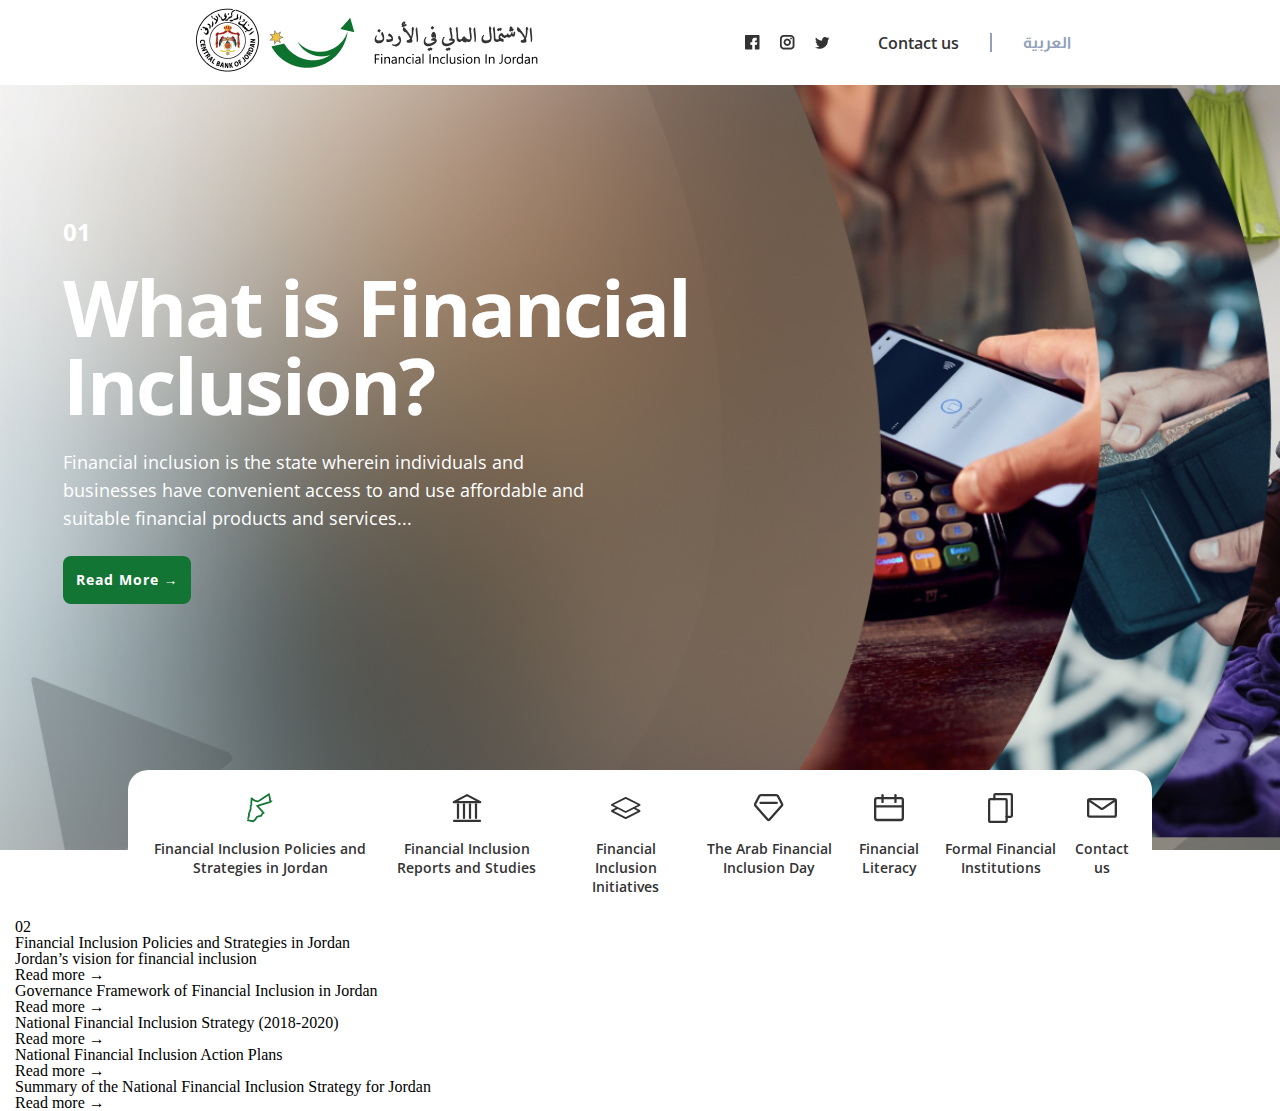
==== index.html @ f870a532 "added header and banner" ====
<!DOCTYPE html>
<html lang="en">

<head>
  <meta charset="UTF-8">
  <meta http-equiv="X-UA-Compatible" content="IE=edge">
  <meta name="viewport" content="width=device-width, initial-scale=1.0">
  <link rel="stylesheet" href="./sass/style.css">
  <title>Home Page</title>
</head>

<body>
  <header>
    <div class="container">
      <div class="logos">
        <img src="./assets/cb_logo.png" alt="central logo">
        <img src="./assets/FIJ.png" alt="financial inclusion jordan">
      </div>

      <div class="right-side">
        <div class="social-media">
          <img src="./assets/fb.png" alt="FB">
          <img src="./assets/ing.png" alt="Instagram">
          <img src="./assets/twitter.png" alt="twitter">
        </div>

        <div class="header-options">
          <a href="#" id="contact_us">Contact us</a>
          <span id="column"></span>
          <a href="#" id="arabic">العربية</a>
        </div>

      </div>
    </div>


  </header>
  <main>

    <div class="banner" style="background-image: url('assets/Mask\ GroupSuffix.jpg');">
      <div class="text container">
        <div class="description">
          <p class="pageNumber">01</p>
          <p class="title">What is Financial Inclusion?</p>
          <p class="bref">Financial inclusion is the state wherein individuals and businesses have convenient access to
            and use affordable and suitable financial products and services...</p>
          <button class="read-btn"><a href="#">Read More &#8594;</a> </button>
        </div>
      </div>
    </div>

    <section class="rectangle">
      <div class="container">
        <div class="item">
          <img src="./assets/rectangle/jordan_map.svg" alt="JO-Map">
          <p>Financial Inclusion Policies and Strategies in Jordan</p>
        </div>

        <div class="item">
          <img src="./assets/rectangle/bank.svg" alt="Bank">
          <p>Financial Inclusion Reports and Studies</p>
        </div>

        <div class="item">
          <img src="./assets/rectangle/initative.svg">
          <p>Financial Inclusion Initiatives</p>
        </div>

        <div class="item">
          <img src="./assets/rectangle/inclusion_day.svg" alt="">
          <p>The Arab Financial Inclusion Day
          </p>
        </div>

        <div class="item">
          <img src="./assets/rectangle/financial_literacy.svg" alt="">
          <p>Financial Literacy</p>
        </div>

        <div class="item">
          <img src="./assets/rectangle/Formal_Financial_Institutions .svg" alt="">
          <p>Formal Financial Institutions</p>
        </div>

        <div class="item">
          <img src="./assets/rectangle/contact_us.svg" alt="Contact us">
          <p>Contact us</p>
        </div>

      </div>
    </section>

    <section class="part-2">
      <div class="container">
        <div class="title">
          <p>02</p>
          <p>Financial Inclusion Policies and Strategies in Jordan</p>
        </div>
        <div class="articls">
          <div class="col-1">
            <div>
              <p>Jordan’s vision for financial inclusion</p>
              <p>Read more &#8594;</p>
            </div>

            <div>
              <p>Governance Framework of Financial Inclusion in Jordan</p>
              <p>Read more &#8594;</p>
            </div>

            <div>
              <p>National Financial Inclusion Strategy (2018-2020)</p>
              <p>Read more &#8594;</p>
            </div>
          </div>
          <div class="col-2">
            <div>
              <p>National Financial Inclusion Action Plans
              </p>
              <p>Read more &#8594;</p>

            </div>

            <div>
              <p>Summary of the National Financial
                Inclusion Strategy for Jordan</p>
              <p>Read more &#8594;</p>

            </div>
          </div>
        </div>
      </div>
    </section>
  </main>

</body>

</html>
---- sass/style.css ----
@import url("https://fonts.googleapis.com/css2?family=Open+Sans&display=swap");
@import url("https://fonts.googleapis.com/css2?family=Almarai&display=swap");
@font-face {
  font-family: "Robotoslab";
  src: url("fonts/Roboto_Slab/RobotoSlab.eot?") format("eot"), url("fonts/Roboto_Slab/RobotoSlab.woff2") format("woff2"), url("fonts/Roboto_Slab/RobotoSlab.woff") format("woff"), url("fonts/Roboto_Slab/RobotoSlab.ttf") format("truetype"), url("fonts/Roboto_Slab/RobotoSlab.svg#Robotoslab") format("svg");
}

@font-face {
  font-family: "RobotoBold";
  src: url("fonts/Roboto_Slab/RobotoSlab-Bold.eot?") format("eot"), url("fonts/Roboto_Slab/RobotoSlab-Bold.woff2") format("woff2"), url("fonts/Roboto_Slab/RobotoSlab-Bold.woff") format("woff"), url("fonts/Roboto_Slab/RobotoSlab-Bold.ttf") format("truetype"), url("fonts/Roboto_Slab/RobotoSlab-Bold.svg#RobotoBold") format("svg");
}

@font-face {
  font-family: "RobotoMedium";
  src: url("fonts/Roboto_Slab/RobotoSlab-Medium.eot?") format("eot"), url("fonts/Roboto_Slab/RobotoSlab-Medium.woff2") format("woff2"), url("fonts/Roboto_Slab/RobotoSlab-Medium.woff") format("woff"), url("fonts/Roboto_Slab/RobotoSlab-Medium.ttf") format("truetype"), url("fonts/Roboto_Slab/RobotoSlab-Medium.svg#RobotoMedium") format("svg");
}

@font-face {
  font-family: "Quicksand";
  src: url("fonts/Quicksand/Quicksand.eot?") format("eot"), url("fonts/Quicksand/Quicksand.woff2") format("woff2"), url("fonts/Quicksand/Quicksand.woff") format("woff"), url("fonts/Quicksand/Quicksand.ttf") format("truetype"), url("fonts/Quicksand/Quicksand.svg#Quicksand") format("svg");
}

@font-face {
  font-family: "QuicksandBold";
  src: url("fonts/Quicksand/Quicksand-Bold.eot?") format("eot"), url("fonts/Quicksand/Quicksand-Bold.woff2") format("woff2"), url("fonts/Quicksand/Quicksand-Bold.woff") format("woff"), url("fonts/Quicksand/Quicksand-Bold.ttf") format("truetype"), url("fonts/Quicksand/Quicksand-Bold.svg#QuicksandBold") format("svg");
}

@font-face {
  font-family: "QuicksandMedium";
  src: url("fonts/Quicksand/Quicksand-Medium.eot?") format("eot"), url("fonts/Quicksand/Quicksand-Medium.woff2") format("woff2"), url("fonts/Quicksand/Quicksand-Medium.woff") format("woff"), url("fonts/Quicksand/Quicksand-Medium.ttf") format("truetype"), url("fonts/Quicksand/Quicksand-Medium.svg#QuicksandMedium") format("svg");
}

.roboto {
  font-family: "Robotoslab";
}

.roboto-bold {
  font-family: "RobotoBold";
}

.roboto-med {
  font-family: "RobotoMedium";
}

.quicksand {
  font-family: "Quicksand";
}

.qs-bold {
  font-family: "QuicksandBold";
}

.qs-med {
  font-family: "QuicksandMedium";
}

.uppercase {
  text-transform: uppercase;
}

.capitalize {
  text-transform: capitalize;
}

.underline {
  text-decoration: underline;
}

.txt-white {
  color: #ffffff;
}

.txt-black {
  color: #000000;
}

.txt-gray {
  color: #adadad;
}

.txt-light-gray {
  color: #f4f3ef;
}

.bg-white {
  color: #ffffff;
}

.bg-black {
  color: #000000;
}

.bg-gray {
  color: #adadad;
}

.bg-light-gray {
  color: #f4f3ef;
}

.w-1 {
  width: 100%;
}

.w-2 {
  width: 50%;
}

.w-3 {
  width: 33.33%;
}

.w-4 {
  width: 25%;
}

.w-5 {
  width: 20%;
}

.w-6 {
  width: 16.66%;
}

.w-7 {
  width: 14.28%;
}

.w-8 {
  width: 12.5%;
}

.w-9 {
  width: 11.11%;
}

.w-13 {
  width: 66.67%;
}

.w-14 {
  width: 75%;
}

.w-15 {
  width: 80%;
}

.w-16 {
  width: 83.34%;
}

.w-17 {
  width: 85.72%;
}

.w-18 {
  width: 87.5%;
}

.w-19 {
  width: 88.89%;
}

@media screen and (max-width: 768px) {
  .w-1 {
    width: 100%;
  }
  .w-2 {
    width: 100%;
  }
  .w-3 {
    width: 100%;
  }
  .w-4 {
    width: 100%;
  }
  .w-5 {
    width: 100%;
  }
  .w-6 {
    width: 100%;
  }
  .w-7 {
    width: 100%;
  }
  .w-8 {
    width: 100%;
  }
  .w-9 {
    width: 100%;
  }
  .w-13 {
    width: 100%;
  }
  .w-14 {
    width: 100%;
  }
  .w-15 {
    width: 100%;
  }
  .w-16 {
    width: 100%;
  }
  .w-17 {
    width: 100%;
  }
  .w-18 {
    width: 100%;
  }
  .w-19 {
    width: 100%;
  }
}

.container {
  padding: 0 15px;
  width: 100%;
  margin-right: auto;
  margin-left: auto;
  -webkit-box-sizing: border-box;
          box-sizing: border-box;
}

.d-flex {
  display: -webkit-box;
  display: -ms-flexbox;
  display: flex;
}

.flex-wrap {
  -ms-flex-wrap: wrap;
      flex-wrap: wrap;
}

.j-center {
  -webkit-box-pack: center;
      -ms-flex-pack: center;
          justify-content: center;
}

.j-sb {
  -webkit-box-pack: justify;
      -ms-flex-pack: justify;
          justify-content: space-between;
}

.j-sa {
  -ms-flex-pack: distribute;
      justify-content: space-around;
}

.j-start {
  -webkit-box-pack: start;
      -ms-flex-pack: start;
          justify-content: start;
}

.j-end {
  -webkit-box-pack: end;
      -ms-flex-pack: end;
          justify-content: end;
}

.align-center {
  -webkit-box-align: center;
      -ms-flex-align: center;
          align-items: center;
}

.align-start {
  -webkit-box-align: start;
      -ms-flex-align: start;
          align-items: flex-start;
}

.align-end {
  -webkit-box-align: end;
      -ms-flex-align: end;
          align-items: flex-end;
}

.fd-row-rev {
  -webkit-box-orient: horizontal;
  -webkit-box-direction: reverse;
      -ms-flex-direction: row-reverse;
          flex-direction: row-reverse;
}

.fd-col {
  -webkit-box-orient: vertical;
  -webkit-box-direction: normal;
      -ms-flex-direction: column;
          flex-direction: column;
}

.fd-col-rev {
  -webkit-box-orient: vertical;
  -webkit-box-direction: reverse;
      -ms-flex-direction: column-reverse;
          flex-direction: column-reverse;
}

.d-grid {
  display: -ms-grid;
  display: grid;
}

.p-0 {
  padding: 0rem;
}

.p-1 {
  padding: 1rem;
}

.p-2 {
  padding: 2rem;
}

.p-3 {
  padding: 3rem;
}

.p-4 {
  padding: 4rem;
}

.p-5 {
  padding: 5rem;
}

.pt-1 {
  padding-top: 1rem;
}

.pt-2 {
  padding-top: 2rem;
}

.pt-3 {
  padding-top: 3rem;
}

.pt-4 {
  padding-top: 4rem;
}

.pt-5 {
  padding-top: 5rem;
}

.pr-1 {
  padding-right: 1rem;
}

.pr-2 {
  padding-right: 2rem;
}

.pr-3 {
  padding-right: 3rem;
}

.pr-4 {
  padding-right: 4rem;
}

.pr-5 {
  padding-right: 5rem;
}

.pb-1 {
  padding-bottom: 1rem;
}

.pb-2 {
  padding-bottom: 2rem;
}

.pb-3 {
  padding-bottom: 3rem;
}

.pb-4 {
  padding-bottom: 4rem;
}

.pb-5 {
  padding-bottom: 5rem;
}

.pl-1 {
  padding-left: 1rem;
}

.pl-2 {
  padding-left: 2rem;
}

.pl-3 {
  padding-left: 3rem;
}

.pl-4 {
  padding-left: 4rem;
}

.pl-5 {
  padding-left: 5rem;
}

.m-0 {
  margin: 0rem;
}

.m-1 {
  margin: 1rem;
}

.m-2 {
  margin: 2rem;
}

.m-3 {
  margin: 3rem;
}

.m-4 {
  margin: 4rem;
}

.m-5 {
  margin: 5rem;
}

.mt-0 {
  margin-top: 0;
}

.mt-1 {
  margin-top: 1rem;
}

.mt-2 {
  margin-top: 2rem;
}

.mt-3 {
  margin-top: 3rem;
}

.mt-4 {
  margin-top: 4rem;
}

.mt-5 {
  margin-top: 5rem;
}

.mr-0 {
  margin-right: 0;
}

.mr-1 {
  margin-right: 1rem;
}

.mr-2 {
  margin-right: 2rem;
}

.mr-3 {
  margin-right: 3rem;
}

.mr-4 {
  margin-right: 4rem;
}

.mr-5 {
  margin-right: 5rem;
}

.mb-0 {
  margin-bottom: 0;
}

.mb-1 {
  margin-bottom: 1rem;
}

.mb-2 {
  margin-bottom: 2rem;
}

.mb-3 {
  margin-bottom: 3rem;
}

.mb-4 {
  margin-bottom: 4rem;
}

.mb-5 {
  margin-bottom: 5rem;
}

.ml-0 {
  margin-left: 0;
}

.ml-1 {
  margin-left: 1rem;
}

.ml-2 {
  margin-left: 2rem;
}

.ml-3 {
  margin-left: 3rem;
}

.ml-4 {
  margin-left: 4rem;
}

.ml-5 {
  margin-left: 5rem;
}

header .container {
  margin: auto;
  width: 100%;
  display: -webkit-box;
  display: -ms-flexbox;
  display: flex;
  -webkit-box-align: center;
      -ms-flex-align: center;
          align-items: center;
  -webkit-box-pack: space-evenly;
      -ms-flex-pack: space-evenly;
          justify-content: space-evenly;
}

header .container .logos {
  width: 30%;
  display: -webkit-box;
  display: -ms-flexbox;
  display: flex;
  -webkit-box-align: center;
      -ms-flex-align: center;
          align-items: center;
}

header .container .right-side {
  width: 30%;
  display: -webkit-box;
  display: -ms-flexbox;
  display: flex;
  -webkit-box-align: center;
      -ms-flex-align: center;
          align-items: center;
  -ms-flex-pack: distribute;
      justify-content: space-around;
}

header .container .right-side .social-media {
  width: 28%;
  display: -webkit-box;
  display: -ms-flexbox;
  display: flex;
  -webkit-box-align: center;
      -ms-flex-align: center;
          align-items: center;
  -ms-flex-pack: distribute;
      justify-content: space-around;
}

header .container .right-side .header-options {
  width: 60%;
  display: -webkit-box;
  display: -ms-flexbox;
  display: flex;
  -webkit-box-align: center;
      -ms-flex-align: center;
          align-items: center;
  -ms-flex-pack: distribute;
      justify-content: space-around;
}

header .container .right-side .header-options a {
  text-decoration: none;
}

header .container .right-side .header-options #contact_us {
  font-family: 'Open Sans', sans-serif;
  font-weight: 600;
  color: #333333;
}

header .container .right-side .header-options #arabic {
  font-family: 'Almarai', sans-serif;
  font-weight: 700;
  color: #909FBA;
}

header .container .right-side .header-options #column {
  border: #909FBA solid 1px;
  height: 17px;
}

main {
  margin: 0;
  padding: 0;
  width: 100%;
}

main .banner {
  width: 100%;
  height: 85vh;
}

main .banner .description {
  margin-top: -7rem;
  margin-left: 3rem;
  width: 60%;
}

main .banner .description p {
  font-family: 'Open Sans', sans-serif;
  color: #FFFFFF;
  font-style: normal;
  margin-bottom: 1.5rem;
}

main .banner .description .pageNumber {
  font-size: 24px;
  font-weight: 700;
  line-height: 24px;
}

main .banner .description .title {
  font-weight: 700;
  font-size: 78px;
  line-height: 78px;
  letter-spacing: -2px;
}

main .banner .description .bref {
  font-weight: normal;
  font-size: 18px;
  line-height: 28px;
  width: 70%;
}

main .banner .description .read-btn {
  background-color: #127533;
  width: 8rem;
  height: 3rem;
  border: 0;
  border-radius: 0.5rem;
}

main .banner .description .read-btn a {
  text-decoration: none;
  color: #FFFFFF;
  font-family: 'Open Sans', sans-serif;
  font-style: normal;
  font-weight: bold;
  font-size: 14px;
  line-height: 19px;
  letter-spacing: 1px;
}

main .rectangle {
  margin-top: -5rem;
}

main .rectangle .container {
  padding: 1rem;
  width: 80%;
  display: -webkit-box;
  display: -ms-flexbox;
  display: flex;
  -webkit-box-orient: horizontal;
  -webkit-box-direction: normal;
      -ms-flex-direction: row;
          flex-direction: row;
  -webkit-box-pack: justify;
      -ms-flex-pack: justify;
          justify-content: space-between;
  margin: auto;
  background-color: white;
  border-radius: 20px;
}

main .rectangle .container .item {
  display: -webkit-box;
  display: -ms-flexbox;
  display: flex;
  -webkit-box-orient: vertical;
  -webkit-box-direction: normal;
      -ms-flex-direction: column;
          flex-direction: column;
  -webkit-box-align: center;
      -ms-flex-align: center;
          align-items: center;
  padding: 0.7%;
}

main .rectangle .container .item img {
  width: 30px;
  height: 30px;
  -o-object-fit: contain;
     object-fit: contain;
}

main .rectangle .container .item p {
  font-family: 'Open Sans';
  font-style: normal;
  font-weight: 600;
  font-size: 14px;
  line-height: 19px;
  text-align: center;
  color: #333333;
  padding-top: 1rem;
}

.banner {
  width: 100%;
  height: 80vh;
  background-size: cover;
  background-repeat: no-repeat;
}

.banner .text {
  height: 100%;
  display: -webkit-box;
  display: -ms-flexbox;
  display: flex;
  -webkit-box-orient: vertical;
  -webkit-box-direction: normal;
      -ms-flex-direction: column;
          flex-direction: column;
  -webkit-box-pack: center;
      -ms-flex-pack: center;
          justify-content: center;
}

/* http://meyerweb.com/eric/tools/css/reset/ 
   v2.0 | 20110126
   License: none (public domain)
*/
html, body, div, span, applet, object, iframe,
h1, h2, h3, h4, h5, h6, p, blockquote, pre,
a, abbr, acronym, address, big, cite, code,
del, dfn, em, img, ins, kbd, q, s, samp,
small, strike, strong, sub, sup, tt, var,
b, u, i, center,
dl, dt, dd, ol, ul, li,
fieldset, form, label, legend,
table, caption, tbody, tfoot, thead, tr, th, td,
article, aside, canvas, details, embed,
figure, figcaption, footer, header, hgroup,
menu, nav, output, ruby, section, summary,
time, mark, audio, video {
  margin: 0;
  padding: 0;
  border: 0;
  font-size: 100%;
  font: inherit;
  vertical-align: baseline;
}

/* HTML5 display-role reset for older browsers */
article, aside, details, figcaption, figure,
footer, header, hgroup, menu, nav, section {
  display: block;
}

body {
  line-height: 1;
}

ol, ul {
  list-style: none;
}

blockquote, q {
  quotes: none;
}

blockquote:before, blockquote:after,
q:before, q:after {
  content: '';
  content: none;
}

table {
  border-collapse: collapse;
  border-spacing: 0;
}
/*# sourceMappingURL=style.css.map */
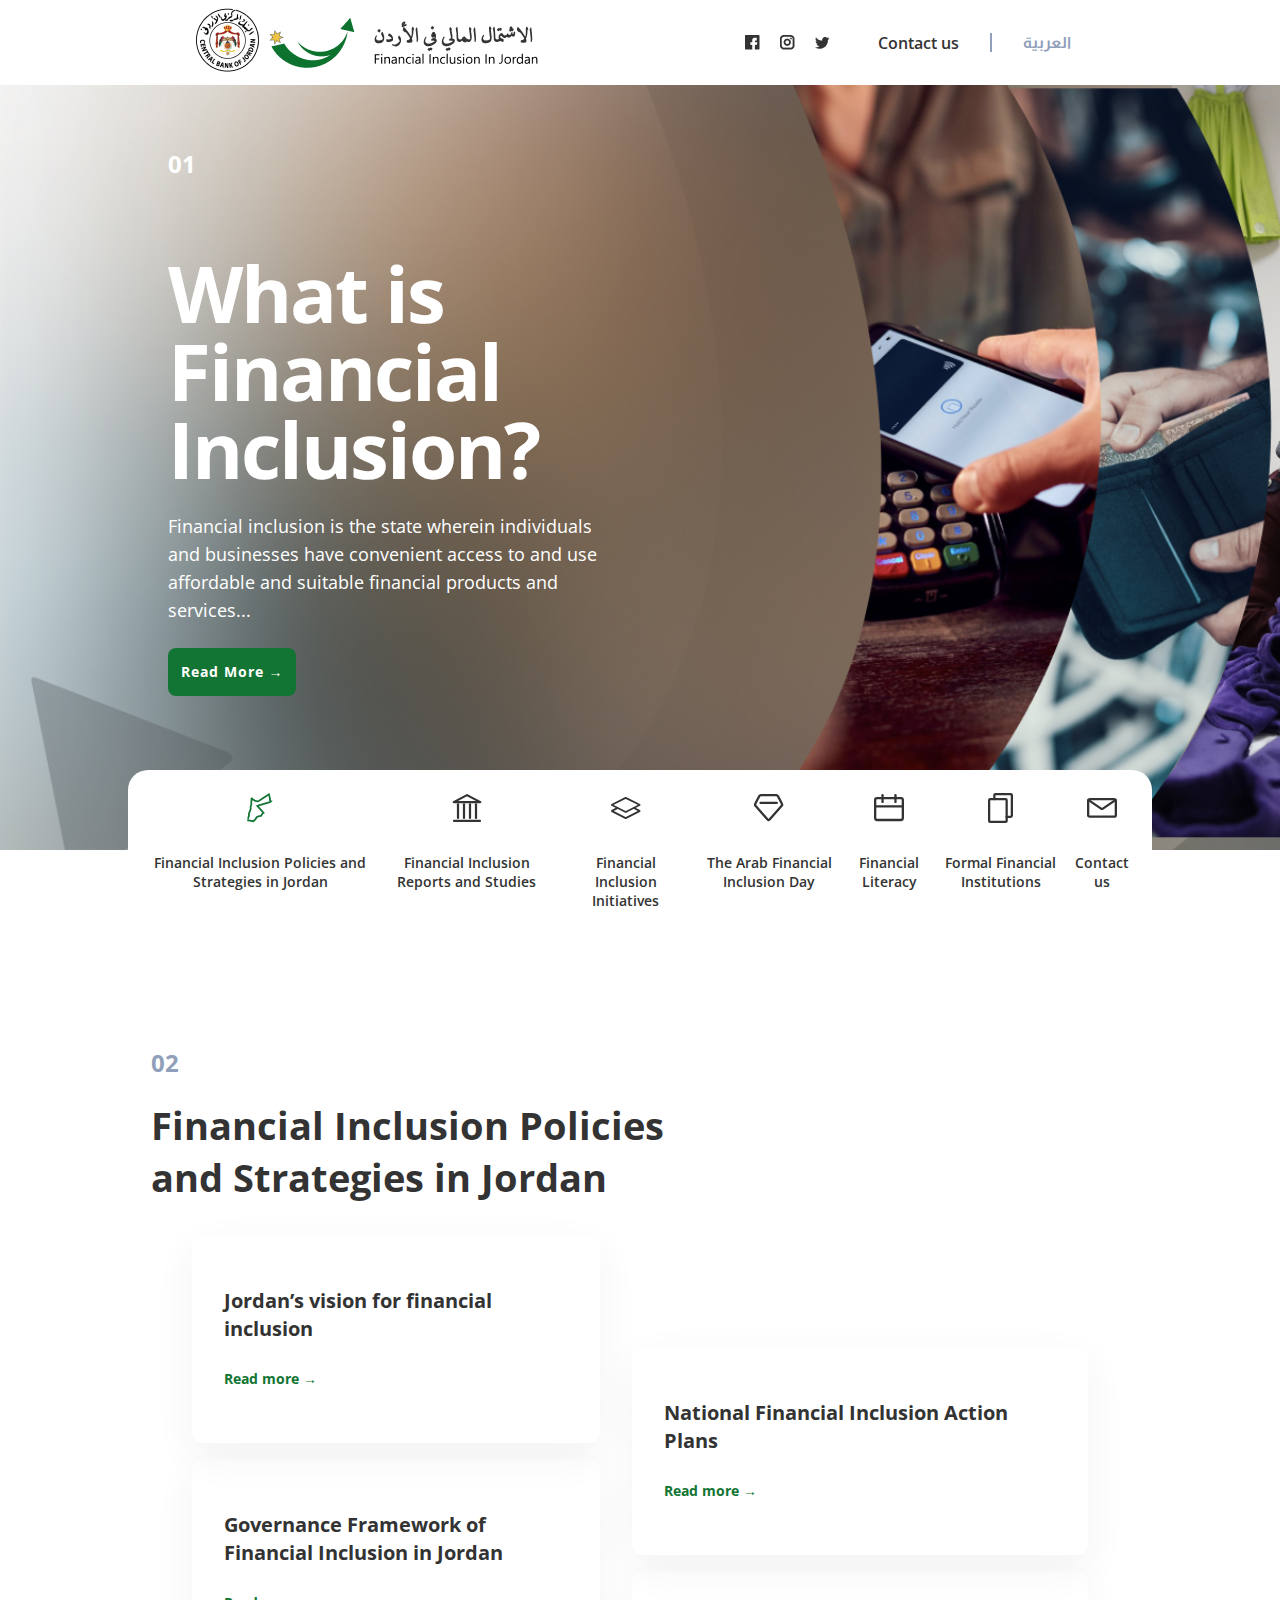
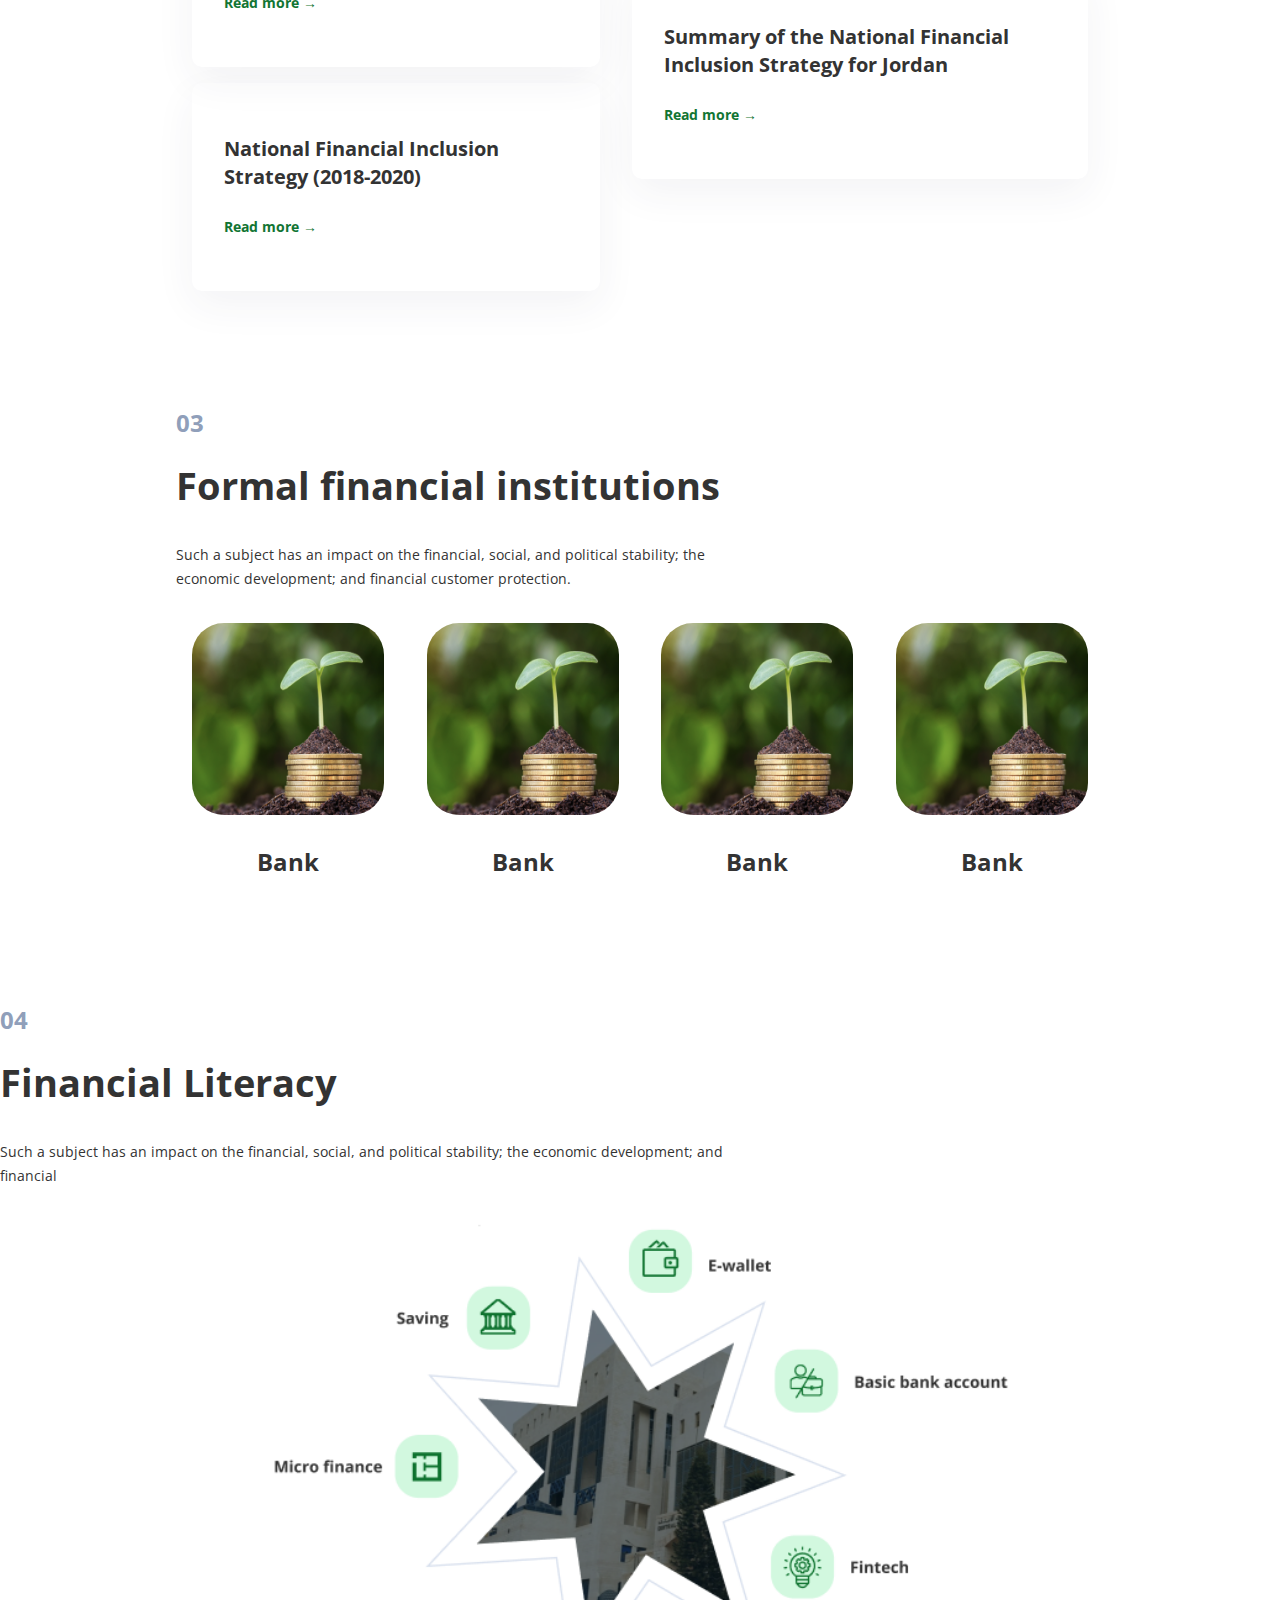
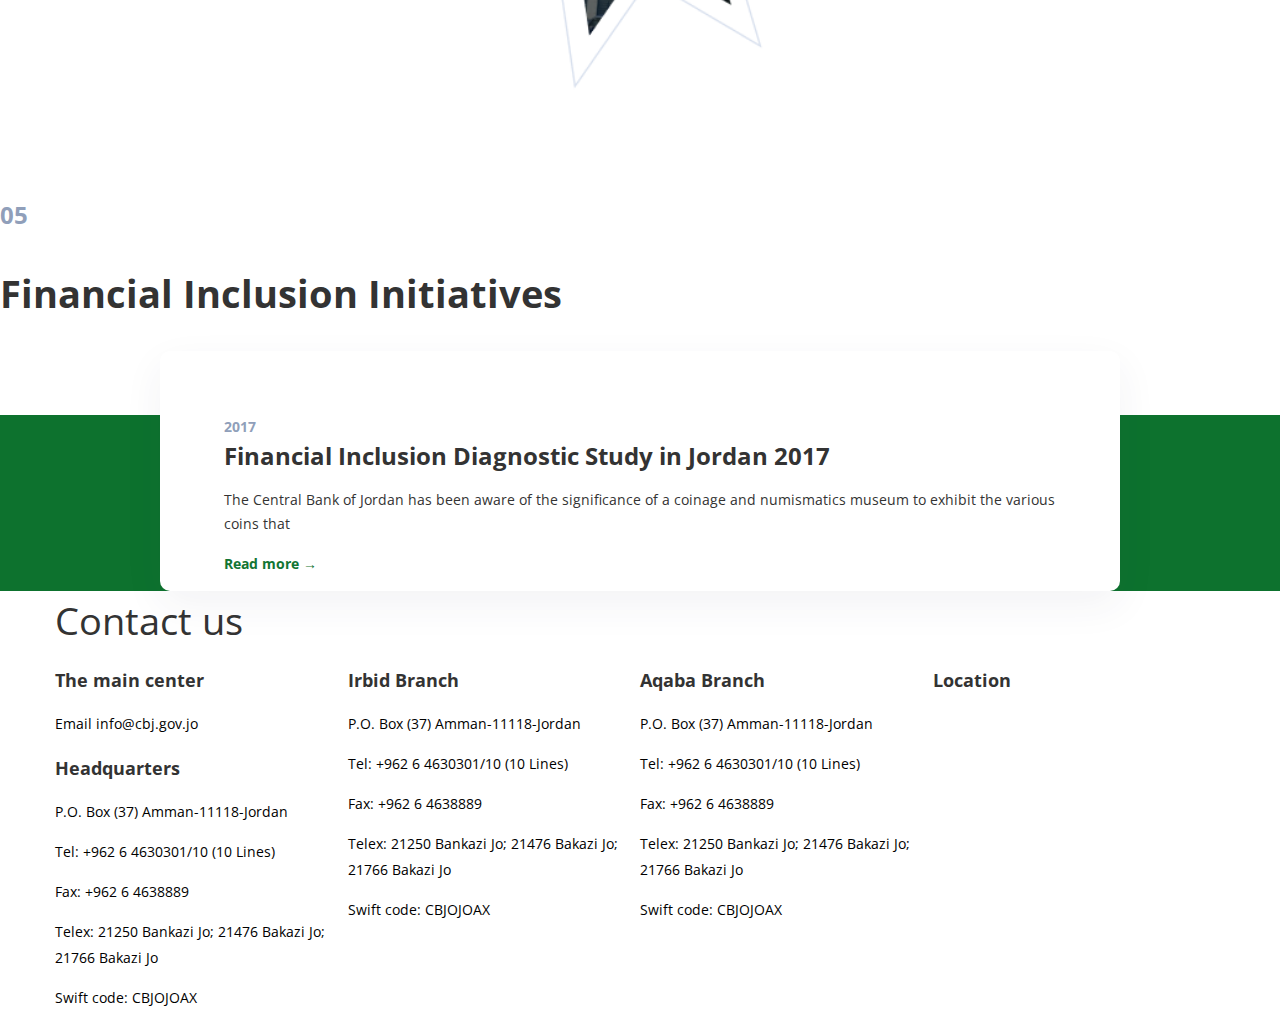
==== commit f4219c5a: "home page" ====
--- a/index.html
+++ b/index.html
@@ -91,48 +91,164 @@
     </section>
 
     <section class="part-2">
-      <div class="container">
-        <div class="title">
-          <p>02</p>
-          <p>Financial Inclusion Policies and Strategies in Jordan</p>
-        </div>
-        <div class="articls">
+      <div class="container financial_inclusion_explanation">
+        <div class="title">
+          <p class="title-number">02</p>
+          <p class="title-subject">Financial Inclusion Policies and Strategies in Jordan</p>
+        </div>
+        <div class="articles">
           <div class="col-1">
-            <div>
+            <div class="item">
               <p>Jordan’s vision for financial inclusion</p>
-              <p>Read more &#8594;</p>
-            </div>
-
-            <div>
+              <p><a class="read-more" href="#">Read more &#8594;</a></p>
+            </div>
+
+            <div class="item">
               <p>Governance Framework of Financial Inclusion in Jordan</p>
-              <p>Read more &#8594;</p>
-            </div>
-
-            <div>
+              <p><a class="read-more" href="#">Read more &#8594;</a></p>
+            </div>
+
+            <div class="item">
               <p>National Financial Inclusion Strategy (2018-2020)</p>
-              <p>Read more &#8594;</p>
+              <p><a class="read-more" href="#">Read more &#8594;</a></p>
             </div>
           </div>
           <div class="col-2">
-            <div>
+            <div class="item">
               <p>National Financial Inclusion Action Plans
               </p>
-              <p>Read more &#8594;</p>
-
-            </div>
-
-            <div>
+              <p><a class="read-more" href="#">Read more &#8594;</a></p>
+
+            </div>
+
+            <div class="item">
               <p>Summary of the National Financial
                 Inclusion Strategy for Jordan</p>
-              <p>Read more &#8594;</p>
-
-            </div>
-          </div>
-        </div>
+              <p><a class="read-more" href="#">Read more &#8594;</a></p>
+
+            </div>
+          </div>
+        </div>
+      </div>
+    </section>
+
+
+
+    <section class="part-3">
+      <div class="container financial_inclusion_explanation">
+        <div class="title">
+          <p class="title-number">03</p>
+          <p class="title-subject">Formal financial institutions</p>
+          <p class="title-description">Such a subject has an impact on the financial, social, and political stability;
+            the
+            economic development;
+            and financial
+            customer protection.</p>
+        </div>
+
+        <div class="imgs">
+          <div class="item">
+            <img src="./assets/part-3 img/image1.png">
+            <p class="text">Bank</p>
+          </div>
+          <div class="item">
+            <img src="./assets/part-3 img/image1.png">
+            <p class="text">Bank</p>
+          </div>
+          <div class="item">
+            <img src="./assets/part-3 img/image1.png">
+            <p class="text">Bank</p>
+          </div>
+          <div class="item">
+            <img src="./assets/part-3 img/image1.png">
+            <p class="text">Bank</p>
+          </div>
+        </div>
+
+      </div>
+    </section>
+
+    <section class="part-4">
+      <div class="container financial_inclusion_explanation">
+        <div class="title">
+          <p class="title-number">04</p>
+          <p class="title-subject">Financial Literacy</p>
+          <p class="title-description">Such a subject has an impact on the financial, social, and political stability;
+            the
+            economic development; and financial</p>
+        </div>
+        <img src="./assets/star.png" alt="">
+      </div>
+    </section>
+
+    <section class="part-5">
+
+      <div class="container financial_inclusion_explanation">
+        <div class="title">
+          <p class="title-number">05</p>
+          <p class="title-subject">Financial Inclusion Initiatives</p>
+        </div>
+
+        <div class="green-bg">
+          <div class="interior-box">
+            <p class="title-number">2017</p>
+            <p class="title-subject">Financial Inclusion Diagnostic Study in Jordan 2017</p>
+            <p class="title-description">The Central Bank of Jordan has been aware of the significance of a coinage and
+              numismatics museum to exhibit the various
+              coins that</p>
+            <p><a class="read-more" href="#">Read more &#8594;</a></p>
+          </div>
+        </div>
+
       </div>
     </section>
   </main>
 
+
+  <footer>
+    <div class="container">
+      <p class="title-subject">Contact us</p>
+      <div class="d-flex">
+        <div class="w-4">
+          <p class="col-title">The main center</p>
+          <p>Email info@cbj.gov.jo</p>
+          <p class="col-title">Headquarters</p>
+          <p>P.O. Box (37) Amman-11118-Jordan </p>
+          <p> Tel: +962 6 4630301/10 (10 Lines)</p>
+          <p> Fax: +962 6 4638889</p>
+          <p> Telex: 21250 Bankazi Jo; 21476 Bakazi Jo; 21766 Bakazi Jo
+          </p>
+          <p> Swift code: CBJOJOAX</p>
+        </div>
+        <div class="w-4">
+          <p class="col-title">Irbid Branch</p>
+          <p>P.O. Box (37) Amman-11118-Jordan </p>
+          <p> Tel: +962 6 4630301/10 (10 Lines)</p>
+          <p> Fax: +962 6 4638889</p>
+          <p> Telex: 21250 Bankazi Jo; 21476 Bakazi Jo; 21766 Bakazi Jo
+          </p>
+          <p> Swift code: CBJOJOAX</p>
+        </div>
+
+        <div class="w-4">
+          <p class="col-title">Aqaba Branch</p>
+          <p>P.O. Box (37) Amman-11118-Jordan </p>
+          <p> Tel: +962 6 4630301/10 (10 Lines)</p>
+          <p> Fax: +962 6 4638889</p>
+          <p> Telex: 21250 Bankazi Jo; 21476 Bakazi Jo; 21766 Bakazi Jo
+          </p>
+          <p> Swift code: CBJOJOAX</p>
+        </div>
+
+        <div class="w-4">
+          <p class="col-title">Location</p>
+          <iframe
+              src="https://www.google.com/maps/embed?pb=!1m18!1m12!1m3!1d3385.138063377803!2d35.92867631516144!3d31.95715098122735!2m3!1f0!2f0!3f0!3m2!1i1024!2i768!4f13.1!3m3!1m2!1s0x151b5f915aa7eda1%3A0xe6d8675b96b315c!2sCentral%20Bank%20of%20Jordan!5e0!3m2!1sen!2sjo!4v1624223249494!5m2!1sen!2sjo"
+              width="600" height="450" style="border:0;" allowfullscreen="" loading="lazy"></iframe>
+        </div>
+      </div>
+    </div>
+  </footer>
 </body>
 
 </html>--- a/sass/style.css
+++ b/sass/style.css
@@ -1,59 +1,5 @@
 @import url("https://fonts.googleapis.com/css2?family=Open+Sans&display=swap");
 @import url("https://fonts.googleapis.com/css2?family=Almarai&display=swap");
-@font-face {
-  font-family: "Robotoslab";
-  src: url("fonts/Roboto_Slab/RobotoSlab.eot?") format("eot"), url("fonts/Roboto_Slab/RobotoSlab.woff2") format("woff2"), url("fonts/Roboto_Slab/RobotoSlab.woff") format("woff"), url("fonts/Roboto_Slab/RobotoSlab.ttf") format("truetype"), url("fonts/Roboto_Slab/RobotoSlab.svg#Robotoslab") format("svg");
-}
-
-@font-face {
-  font-family: "RobotoBold";
-  src: url("fonts/Roboto_Slab/RobotoSlab-Bold.eot?") format("eot"), url("fonts/Roboto_Slab/RobotoSlab-Bold.woff2") format("woff2"), url("fonts/Roboto_Slab/RobotoSlab-Bold.woff") format("woff"), url("fonts/Roboto_Slab/RobotoSlab-Bold.ttf") format("truetype"), url("fonts/Roboto_Slab/RobotoSlab-Bold.svg#RobotoBold") format("svg");
-}
-
-@font-face {
-  font-family: "RobotoMedium";
-  src: url("fonts/Roboto_Slab/RobotoSlab-Medium.eot?") format("eot"), url("fonts/Roboto_Slab/RobotoSlab-Medium.woff2") format("woff2"), url("fonts/Roboto_Slab/RobotoSlab-Medium.woff") format("woff"), url("fonts/Roboto_Slab/RobotoSlab-Medium.ttf") format("truetype"), url("fonts/Roboto_Slab/RobotoSlab-Medium.svg#RobotoMedium") format("svg");
-}
-
-@font-face {
-  font-family: "Quicksand";
-  src: url("fonts/Quicksand/Quicksand.eot?") format("eot"), url("fonts/Quicksand/Quicksand.woff2") format("woff2"), url("fonts/Quicksand/Quicksand.woff") format("woff"), url("fonts/Quicksand/Quicksand.ttf") format("truetype"), url("fonts/Quicksand/Quicksand.svg#Quicksand") format("svg");
-}
-
-@font-face {
-  font-family: "QuicksandBold";
-  src: url("fonts/Quicksand/Quicksand-Bold.eot?") format("eot"), url("fonts/Quicksand/Quicksand-Bold.woff2") format("woff2"), url("fonts/Quicksand/Quicksand-Bold.woff") format("woff"), url("fonts/Quicksand/Quicksand-Bold.ttf") format("truetype"), url("fonts/Quicksand/Quicksand-Bold.svg#QuicksandBold") format("svg");
-}
-
-@font-face {
-  font-family: "QuicksandMedium";
-  src: url("fonts/Quicksand/Quicksand-Medium.eot?") format("eot"), url("fonts/Quicksand/Quicksand-Medium.woff2") format("woff2"), url("fonts/Quicksand/Quicksand-Medium.woff") format("woff"), url("fonts/Quicksand/Quicksand-Medium.ttf") format("truetype"), url("fonts/Quicksand/Quicksand-Medium.svg#QuicksandMedium") format("svg");
-}
-
-.roboto {
-  font-family: "Robotoslab";
-}
-
-.roboto-bold {
-  font-family: "RobotoBold";
-}
-
-.roboto-med {
-  font-family: "RobotoMedium";
-}
-
-.quicksand {
-  font-family: "Quicksand";
-}
-
-.qs-bold {
-  font-family: "QuicksandBold";
-}
-
-.qs-med {
-  font-family: "QuicksandMedium";
-}
-
 .uppercase {
   text-transform: uppercase;
 }
@@ -215,11 +161,18 @@
 
 .container {
   padding: 0 15px;
-  width: 100%;
+  width: 1200px;
   margin-right: auto;
   margin-left: auto;
   -webkit-box-sizing: border-box;
           box-sizing: border-box;
+}
+
+@media (max-width: 768px) {
+  .container {
+    padding: 0 2rem;
+    width: 100%;
+  }
 }
 
 .d-flex {
@@ -528,6 +481,12 @@
 
 .ml-5 {
   margin-left: 5rem;
+}
+
+body {
+  padding: 0;
+  margin: 0;
+  overflow-x: hidden;
 }
 
 header .container {
@@ -609,6 +568,26 @@
 header .container .right-side .header-options #column {
   border: #909FBA solid 1px;
   height: 17px;
+}
+
+footer {
+  font-family: 'Open Sans', sans-serif;
+  font-size: 14px;
+  font-style: normal;
+  line-height: 26px;
+  letter-spacing: 0px;
+}
+
+footer .col-title {
+  font-weight: 700;
+  font-size: 18px;
+  line-height: 26px;
+  color: #333333;
+}
+
+footer iframe {
+  width: 100%;
+  height: auto;
 }
 
 main {
@@ -728,6 +707,218 @@
   padding-top: 1rem;
 }
 
+main .part-2 {
+  width: 100%;
+}
+
+main .part-2 .container .articles {
+  display: -webkit-box;
+  display: -ms-flexbox;
+  display: flex;
+  -webkit-box-orient: horizontal;
+  -webkit-box-direction: normal;
+      -ms-flex-direction: row;
+          flex-direction: row;
+  -webkit-box-align: center;
+      -ms-flex-align: center;
+          align-items: center;
+  margin-top: 1rem;
+  width: 70%;
+}
+
+main .part-2 .container .articles .col-1 .item {
+  color: #333333;
+  font-size: 20px;
+  line-height: 28px;
+  padding: 2rem;
+  -webkit-box-shadow: 0px 14px 40px rgba(57, 53, 80, 0.06);
+          box-shadow: 0px 14px 40px rgba(57, 53, 80, 0.06);
+  border-radius: 10px;
+  margin-bottom: 1rem;
+}
+
+main .part-2 .container .articles .col-2 .item {
+  color: #333333;
+  font-size: 20px;
+  line-height: 28px;
+  padding: 2rem;
+  -webkit-box-shadow: 0px 14px 40px rgba(57, 53, 80, 0.06);
+          box-shadow: 0px 14px 40px rgba(57, 53, 80, 0.06);
+  border-radius: 10px;
+  margin-bottom: 1rem;
+  margin-left: 2rem;
+}
+
+main .part-2 .container .articles .col-2 a {
+  text-decoration: none;
+  font-size: 14px;
+  line-height: 24px;
+  color: #127533;
+}
+
+main .part-3 {
+  width: 100%;
+}
+
+main .part-3 .container .imgs {
+  width: 70%;
+  display: -webkit-box;
+  display: -ms-flexbox;
+  display: flex;
+  -webkit-box-orient: horizontal;
+  -webkit-box-direction: normal;
+      -ms-flex-direction: row;
+          flex-direction: row;
+  -webkit-box-pack: justify;
+      -ms-flex-pack: justify;
+          justify-content: space-between;
+}
+
+main .part-3 .container .imgs .item img {
+  border-radius: 2rem;
+  width: 12rem;
+}
+
+main .part-3 .container .imgs .item .text {
+  font-weight: bold;
+  font-size: 24px;
+  line-height: 36px;
+  text-align: center;
+  color: #333333;
+}
+
+main .part-4 {
+  width: 100%;
+}
+
+main .part-4 .container {
+  width: 100%;
+}
+
+main .part-4 .container .title {
+  text-align: left;
+  width: 100%;
+}
+
+main .part-4 .container img {
+  width: 50rem;
+}
+
+main .part-5 {
+  width: 100%;
+}
+
+main .part-5 .container {
+  display: -webkit-box;
+  display: -ms-flexbox;
+  display: flex;
+  -webkit-box-orient: vertical;
+  -webkit-box-direction: normal;
+      -ms-flex-direction: column;
+          flex-direction: column;
+  -webkit-box-align: center;
+      -ms-flex-align: center;
+          align-items: center;
+  padding: 0;
+}
+
+main .part-5 .container .title {
+  width: 100%;
+  display: -webkit-box;
+  display: -ms-flexbox;
+  display: flex;
+  -webkit-box-orient: vertical;
+  -webkit-box-direction: normal;
+      -ms-flex-direction: column;
+          flex-direction: column;
+  -webkit-box-align: left;
+      -ms-flex-align: left;
+          align-items: left;
+  margin-bottom: 5rem;
+}
+
+main .part-5 .container .green-bg {
+  width: 100%;
+  background-color: #0D722E;
+}
+
+main .part-5 .container .green-bg .interior-box {
+  background-color: #FFFFFF;
+  width: 65%;
+  margin: auto;
+  -webkit-box-shadow: 0px 14px 40px rgba(57, 53, 80, 0.06);
+          box-shadow: 0px 14px 40px rgba(57, 53, 80, 0.06);
+  border-radius: 10px;
+  padding: 4rem;
+  margin-top: -4rem;
+  height: 7rem;
+}
+
+main .part-5 .container .green-bg .interior-box .title-number {
+  font-size: 14px;
+  margin: 0;
+}
+
+main .part-5 .container .green-bg .interior-box .title-subject {
+  font-size: 24px;
+  margin: 0;
+  width: 100%;
+}
+
+main .part-5 .container .green-bg .interior-box .title-description {
+  font-size: 14px;
+  width: 100%;
+  margin: 1rem 0;
+}
+
+main .part-5 .container .green-bg .interior-box .read-more {
+  font-size: 14px;
+}
+
+.financial_inclusion_explanation {
+  padding: 0;
+  display: -webkit-box;
+  display: -ms-flexbox;
+  display: flex;
+  -webkit-box-orient: vertical;
+  -webkit-box-direction: normal;
+      -ms-flex-direction: column;
+          flex-direction: column;
+  font-family: 'Open Sans',sans-serif;
+  font-weight: 700;
+  font-style: normal;
+  font-weight: bold;
+  width: 100%;
+  display: flex;
+  -webkit-box-align: center;
+      -ms-flex-align: center;
+          align-items: center;
+  margin-top: 5rem;
+}
+
+.title-number {
+  color: #909FBA;
+  font-size: 24px;
+  line-height: 24px;
+}
+
+.title-subject {
+  width: 60%;
+  font-size: 38px;
+  color: #333333;
+  margin: 1rem 0;
+}
+
+.title-description {
+  width: 60%;
+  color: #333333;
+  font-size: 14px;
+  line-height: 24px;
+  font-style: normal;
+  font-weight: normal;
+  margin: 2rem 0;
+}
+
 .banner {
   width: 100%;
   height: 80vh;
@@ -736,6 +927,7 @@
 }
 
 .banner .text {
+  padding: 5rem;
   height: 100%;
   display: -webkit-box;
   display: -ms-flexbox;
@@ -749,57 +941,10 @@
           justify-content: center;
 }
 
-/* http://meyerweb.com/eric/tools/css/reset/ 
-   v2.0 | 20110126
-   License: none (public domain)
-*/
-html, body, div, span, applet, object, iframe,
-h1, h2, h3, h4, h5, h6, p, blockquote, pre,
-a, abbr, acronym, address, big, cite, code,
-del, dfn, em, img, ins, kbd, q, s, samp,
-small, strike, strong, sub, sup, tt, var,
-b, u, i, center,
-dl, dt, dd, ol, ul, li,
-fieldset, form, label, legend,
-table, caption, tbody, tfoot, thead, tr, th, td,
-article, aside, canvas, details, embed,
-figure, figcaption, footer, header, hgroup,
-menu, nav, output, ruby, section, summary,
-time, mark, audio, video {
-  margin: 0;
-  padding: 0;
-  border: 0;
-  font-size: 100%;
-  font: inherit;
-  vertical-align: baseline;
-}
-
-/* HTML5 display-role reset for older browsers */
-article, aside, details, figcaption, figure,
-footer, header, hgroup, menu, nav, section {
-  display: block;
-}
-
-body {
-  line-height: 1;
-}
-
-ol, ul {
-  list-style: none;
-}
-
-blockquote, q {
-  quotes: none;
-}
-
-blockquote:before, blockquote:after,
-q:before, q:after {
-  content: '';
-  content: none;
-}
-
-table {
-  border-collapse: collapse;
-  border-spacing: 0;
+.read-more {
+  text-decoration: none;
+  color: #127533;
+  font-size: 14px;
+  line-height: 24px;
 }
 /*# sourceMappingURL=style.css.map */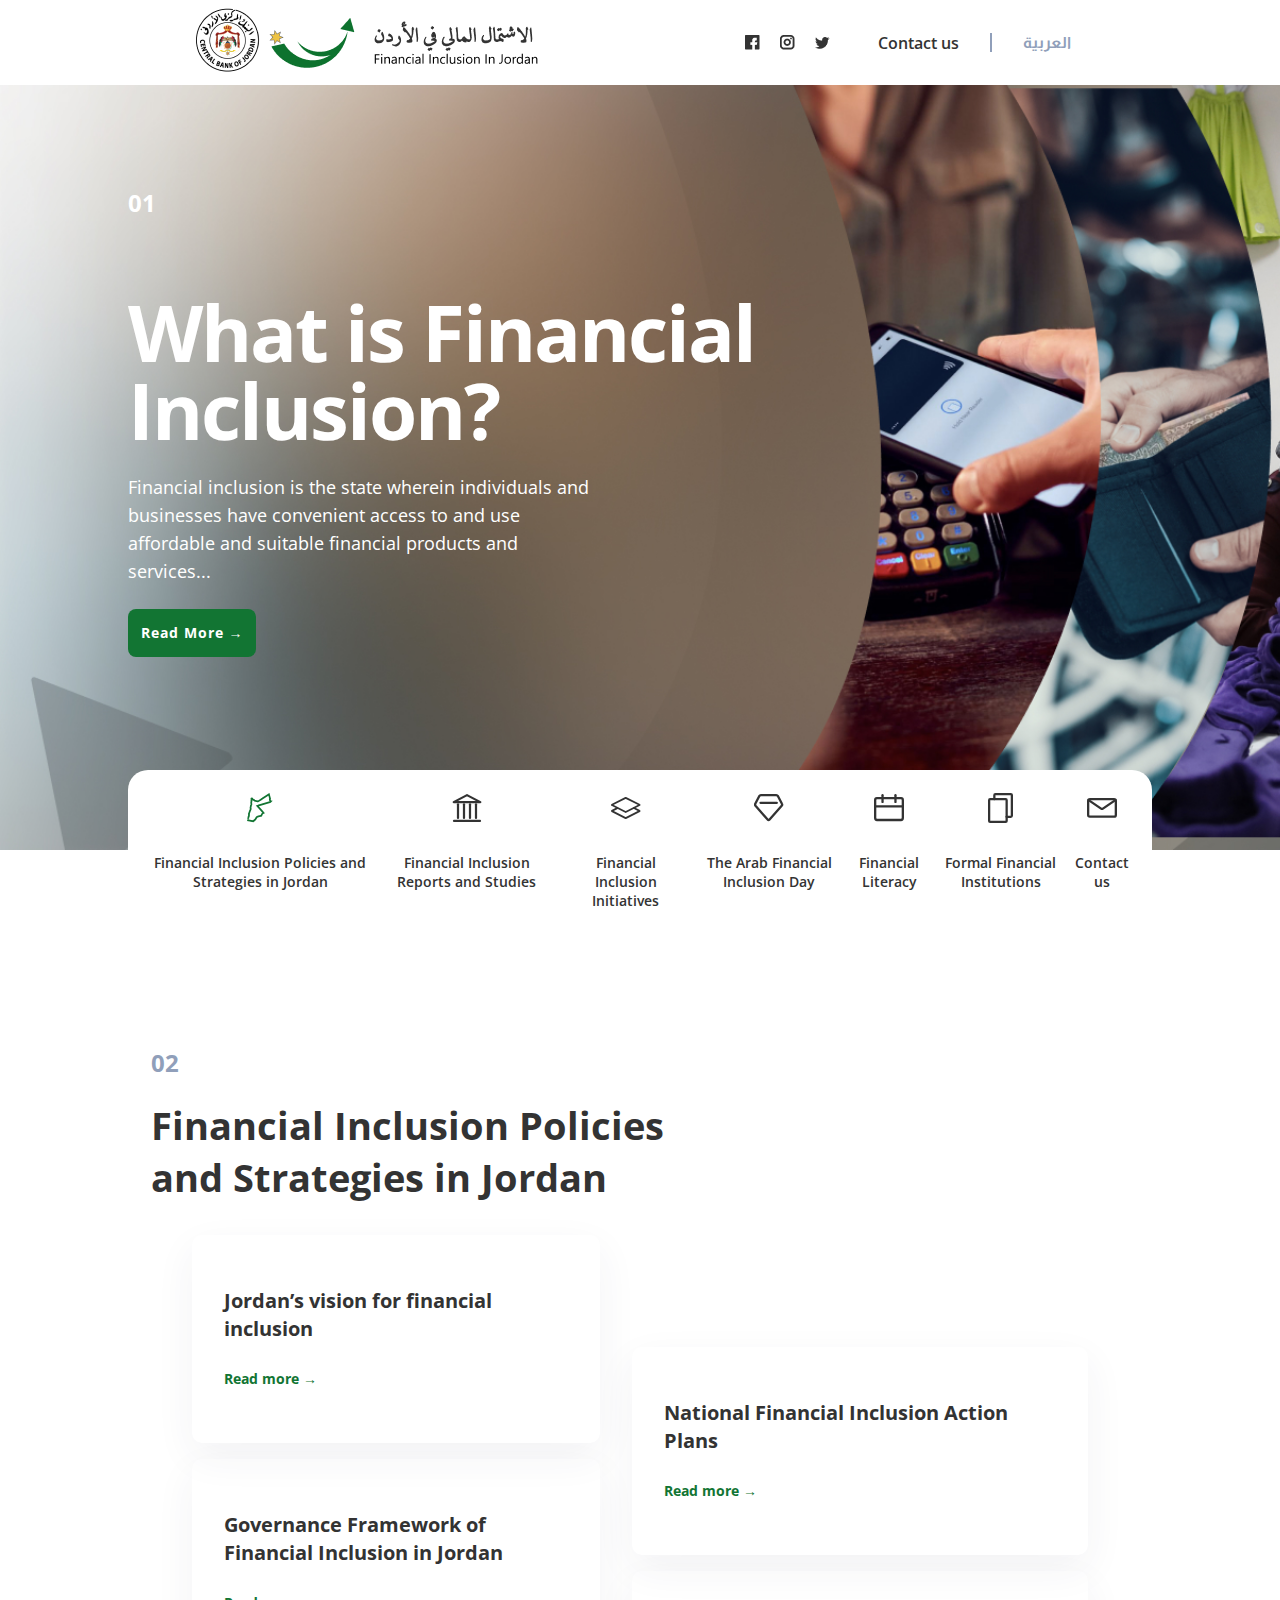
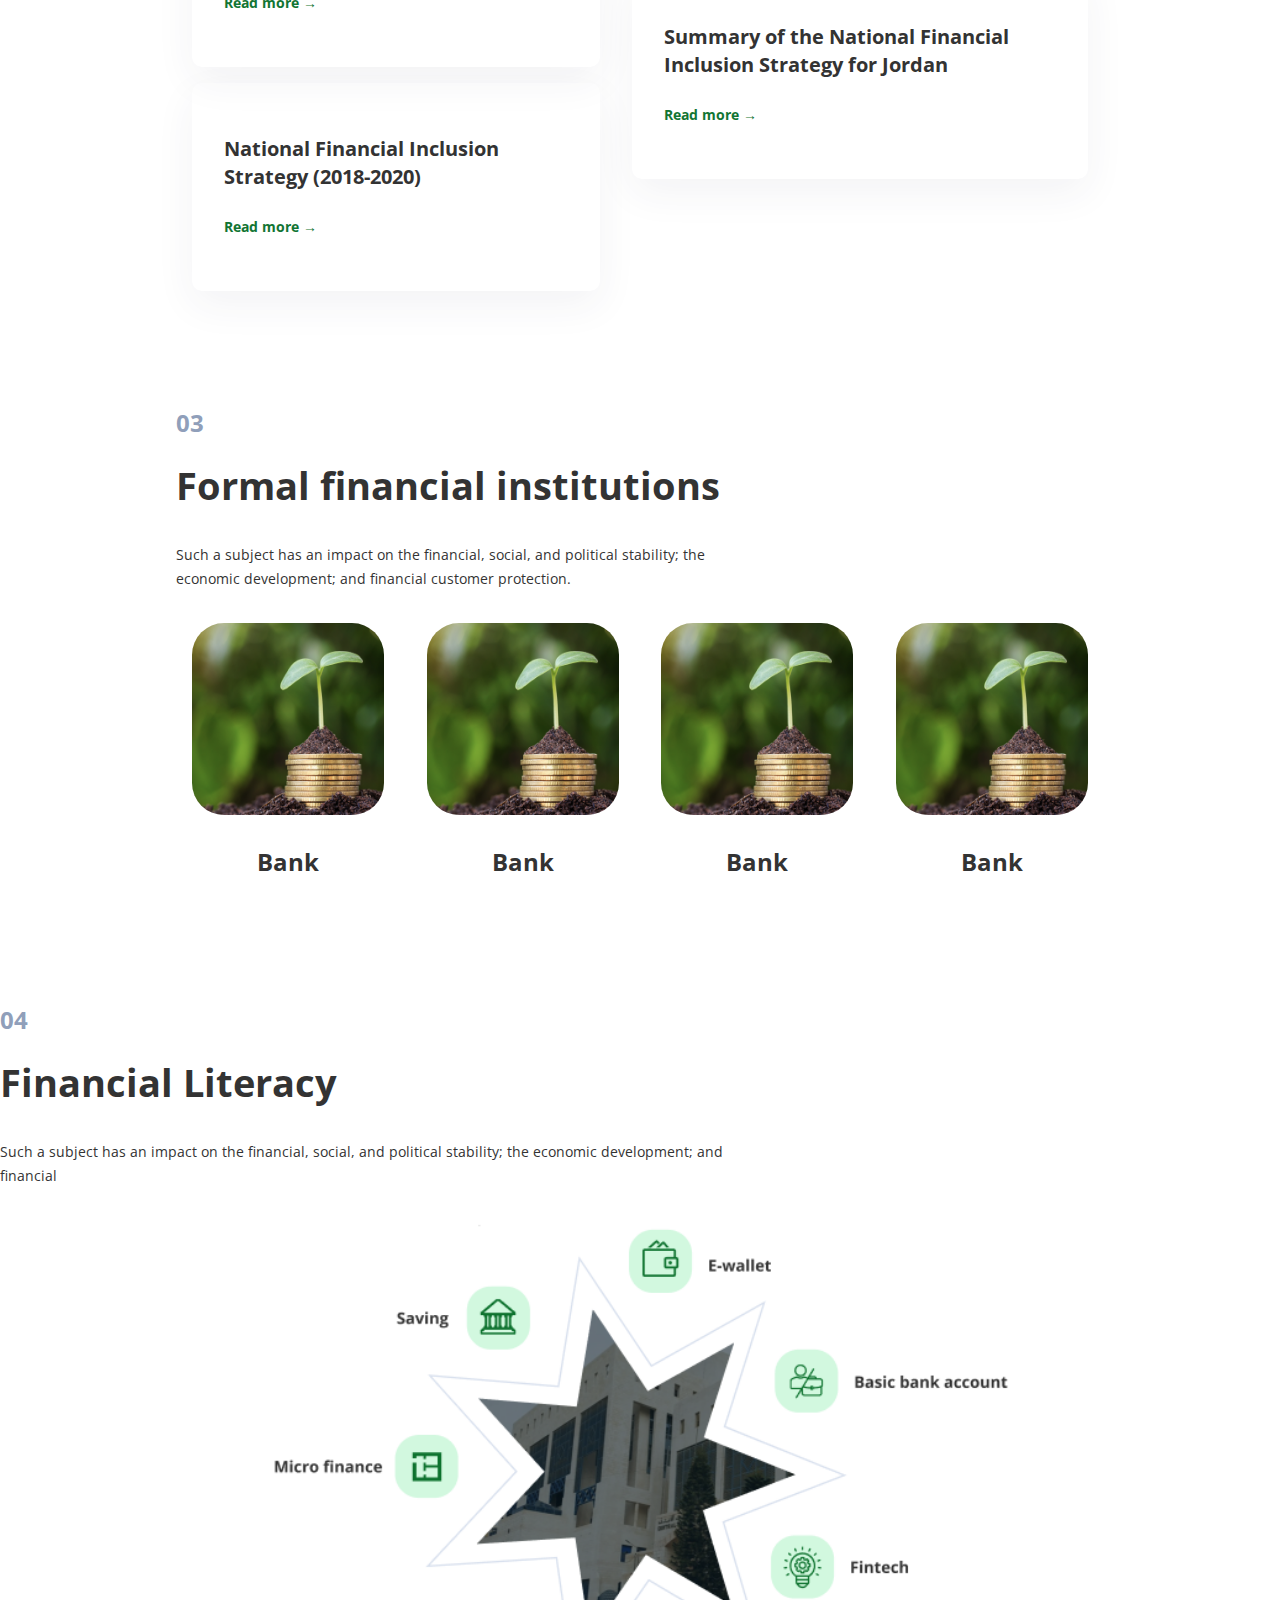
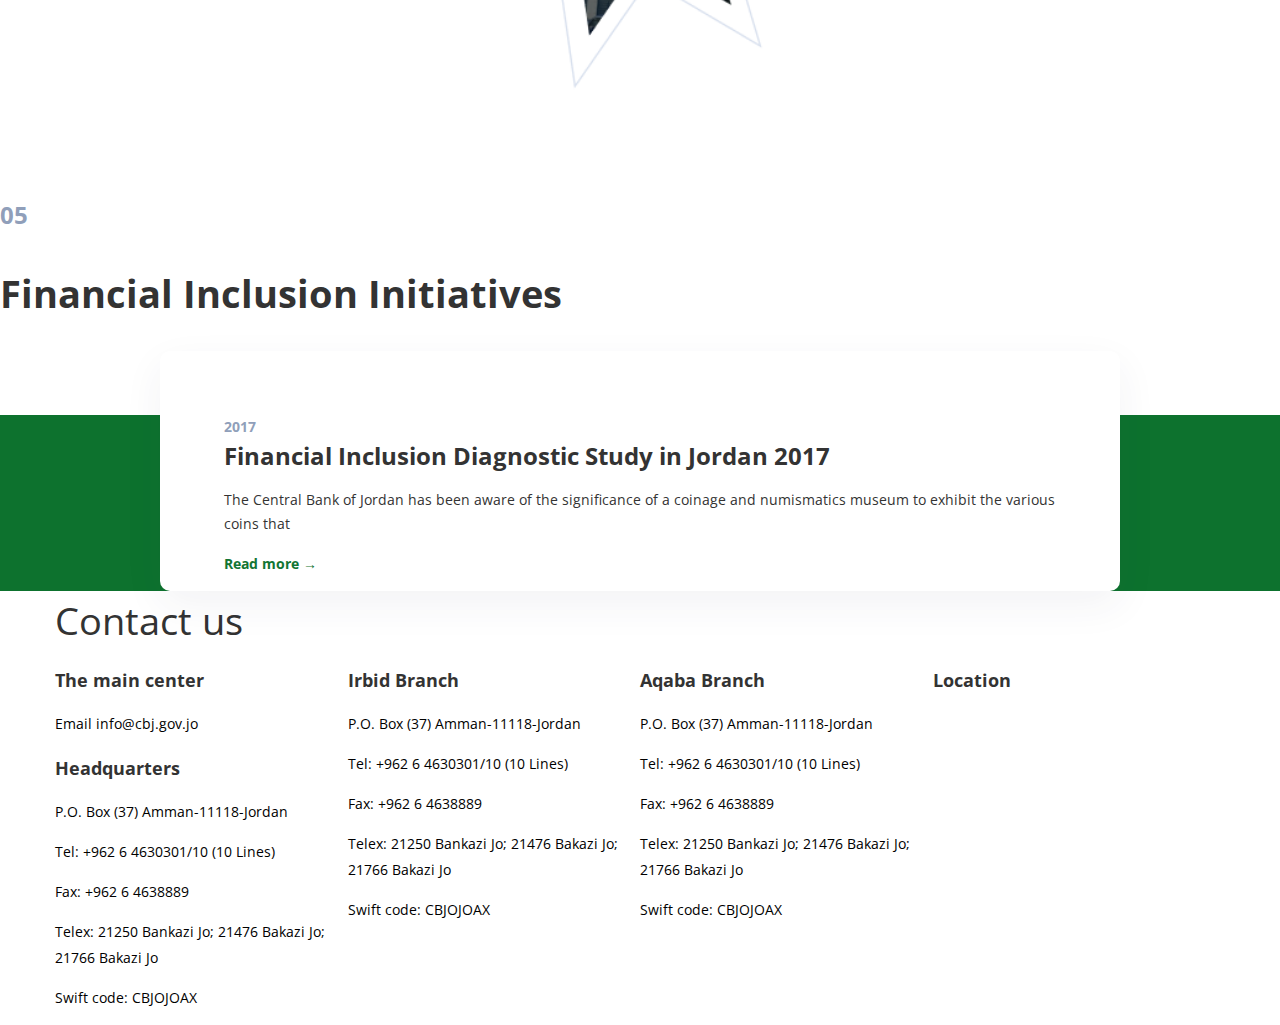
==== commit 1d1eb38b: "add financial inclusion page" ====
--- a/index.html
+++ b/index.html
@@ -32,8 +32,6 @@
 
       </div>
     </div>
-
-
   </header>
   <main>
 
--- a/sass/style.css
+++ b/sass/style.css
@@ -1,4 +1,4 @@
-@import url("https://fonts.googleapis.com/css2?family=Open+Sans&display=swap");
+@import url("https://fonts.googleapis.com/css2?family=Open+Sans:wght@300;400;600;700;800&display=swap");
 @import url("https://fonts.googleapis.com/css2?family=Almarai&display=swap");
 .uppercase {
   text-transform: uppercase;
@@ -947,4 +947,105 @@
   font-size: 14px;
   line-height: 24px;
 }
+
+main {
+  position: relative;
+}
+
+main .vector-left {
+  width: 13rem;
+  position: absolute;
+  left: 0;
+  top: 13rem;
+}
+
+main .vector-right {
+  width: 13rem;
+  position: absolute;
+  right: 0;
+  top: 22rem;
+}
+
+main .container {
+  width: 100%;
+}
+
+main .container img {
+  width: 100%;
+}
+
+main .article {
+  margin-bottom: 5rem;
+}
+
+main .article .container {
+  font-family: 'Open Sans',sans-serif;
+}
+
+main .article .container .title {
+  font-size: 58px;
+  font-style: normal;
+  font-weight: 900;
+  line-height: 68px;
+  letter-spacing: -2px;
+  text-align: center;
+  color: #333333;
+}
+
+main .article .container .sub-title {
+  width: 50%;
+  font-size: 20px;
+  font-style: normal;
+  font-weight: 600;
+  line-height: 28px;
+  letter-spacing: 0px;
+  text-align: left;
+  margin: auto;
+}
+
+main .article .container .description {
+  font-size: 14px;
+  font-style: normal;
+  font-weight: 400;
+  line-height: 26px;
+  letter-spacing: 0px;
+  text-align: left;
+  color: #666666;
+  width: 50%;
+  margin: auto;
+  margin-top: 3rem;
+}
+
+.contact-form {
+  font-family: 'Open Sans',sans-serif;
+  font-size: 38px;
+  font-style: normal;
+  font-weight: 700;
+  line-height: 52px;
+  letter-spacing: 0em;
+  text-align: center;
+  color: #333333;
+}
+
+.footer-logo {
+  background-color: #EFF2FA;
+}
+
+.footer-logo .container {
+  display: -webkit-box;
+  display: -ms-flexbox;
+  display: flex;
+  -webkit-box-orient: vertical;
+  -webkit-box-direction: normal;
+      -ms-flex-direction: column;
+          flex-direction: column;
+  -webkit-box-align: center;
+      -ms-flex-align: center;
+          align-items: center;
+  font-family: 'Open Sans',sans-serif;
+}
+
+.footer-logo .container img {
+  width: 8rem;
+}
 /*# sourceMappingURL=style.css.map */